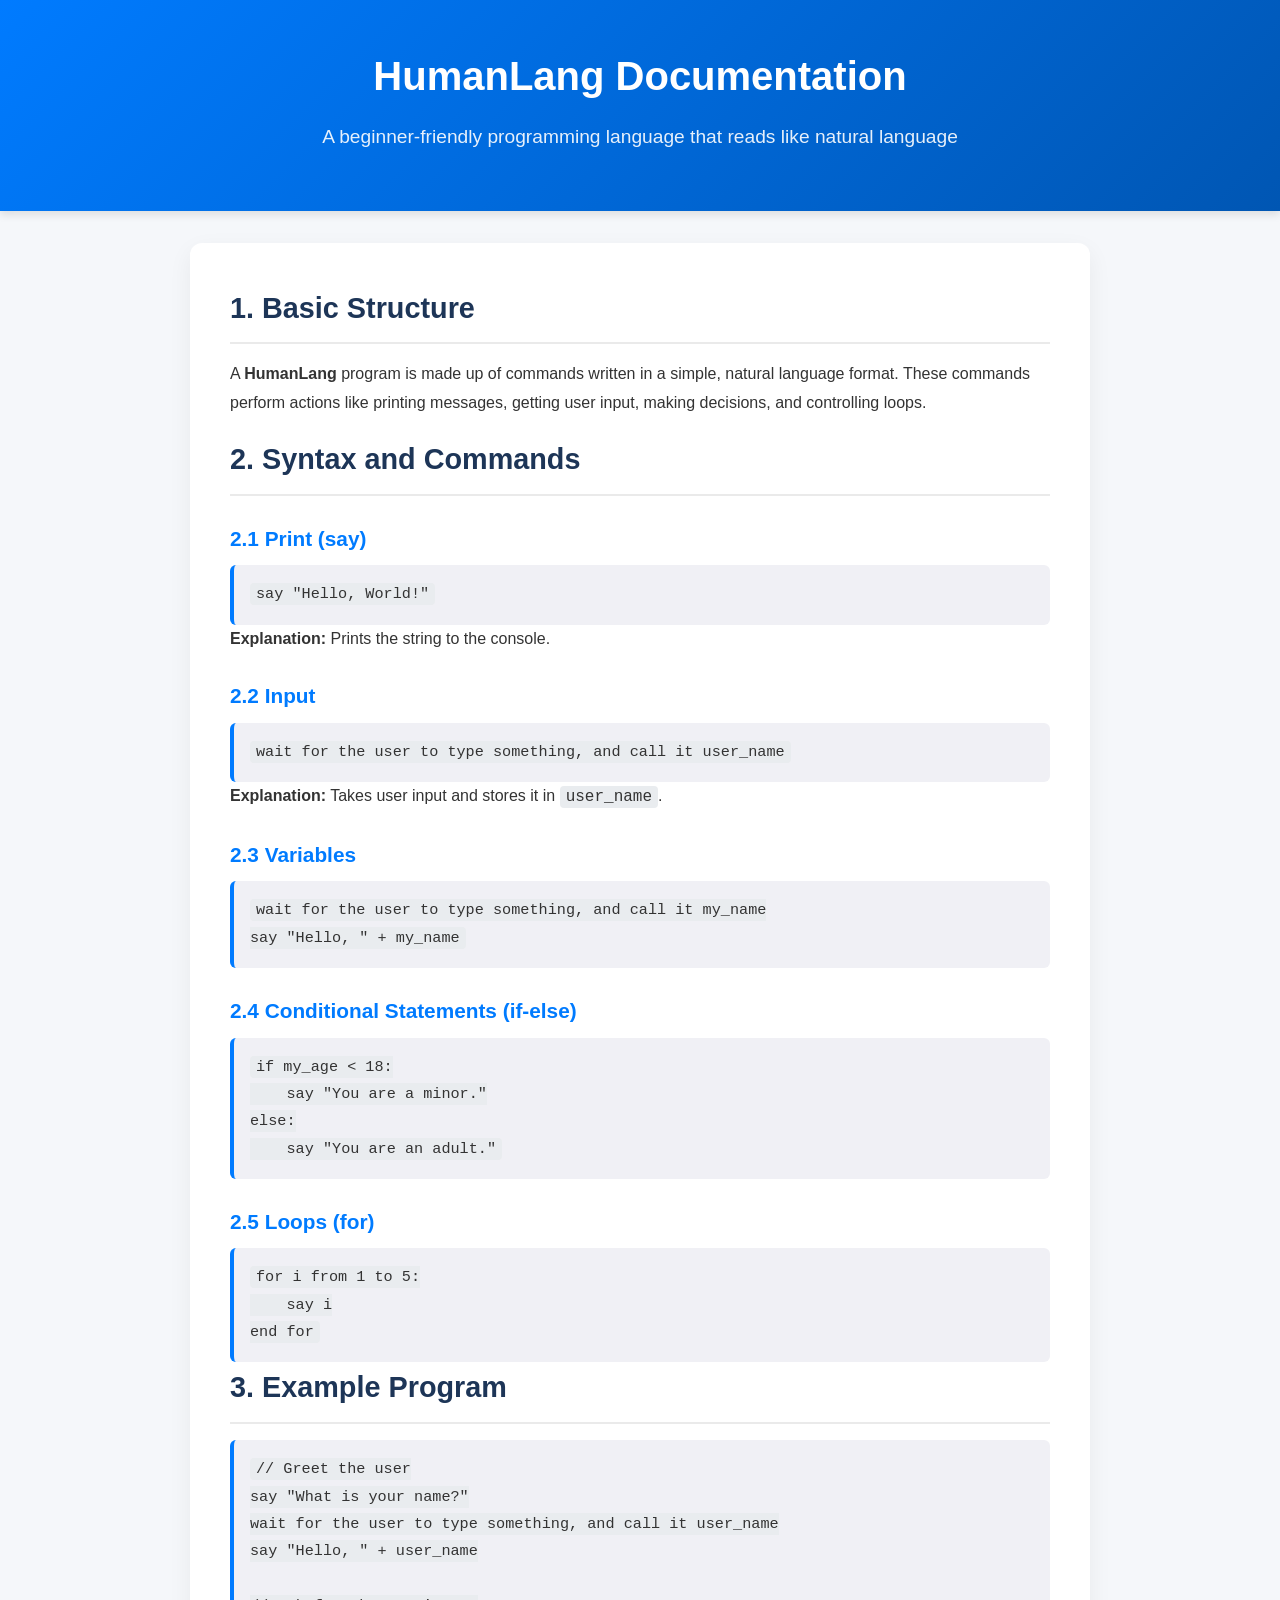
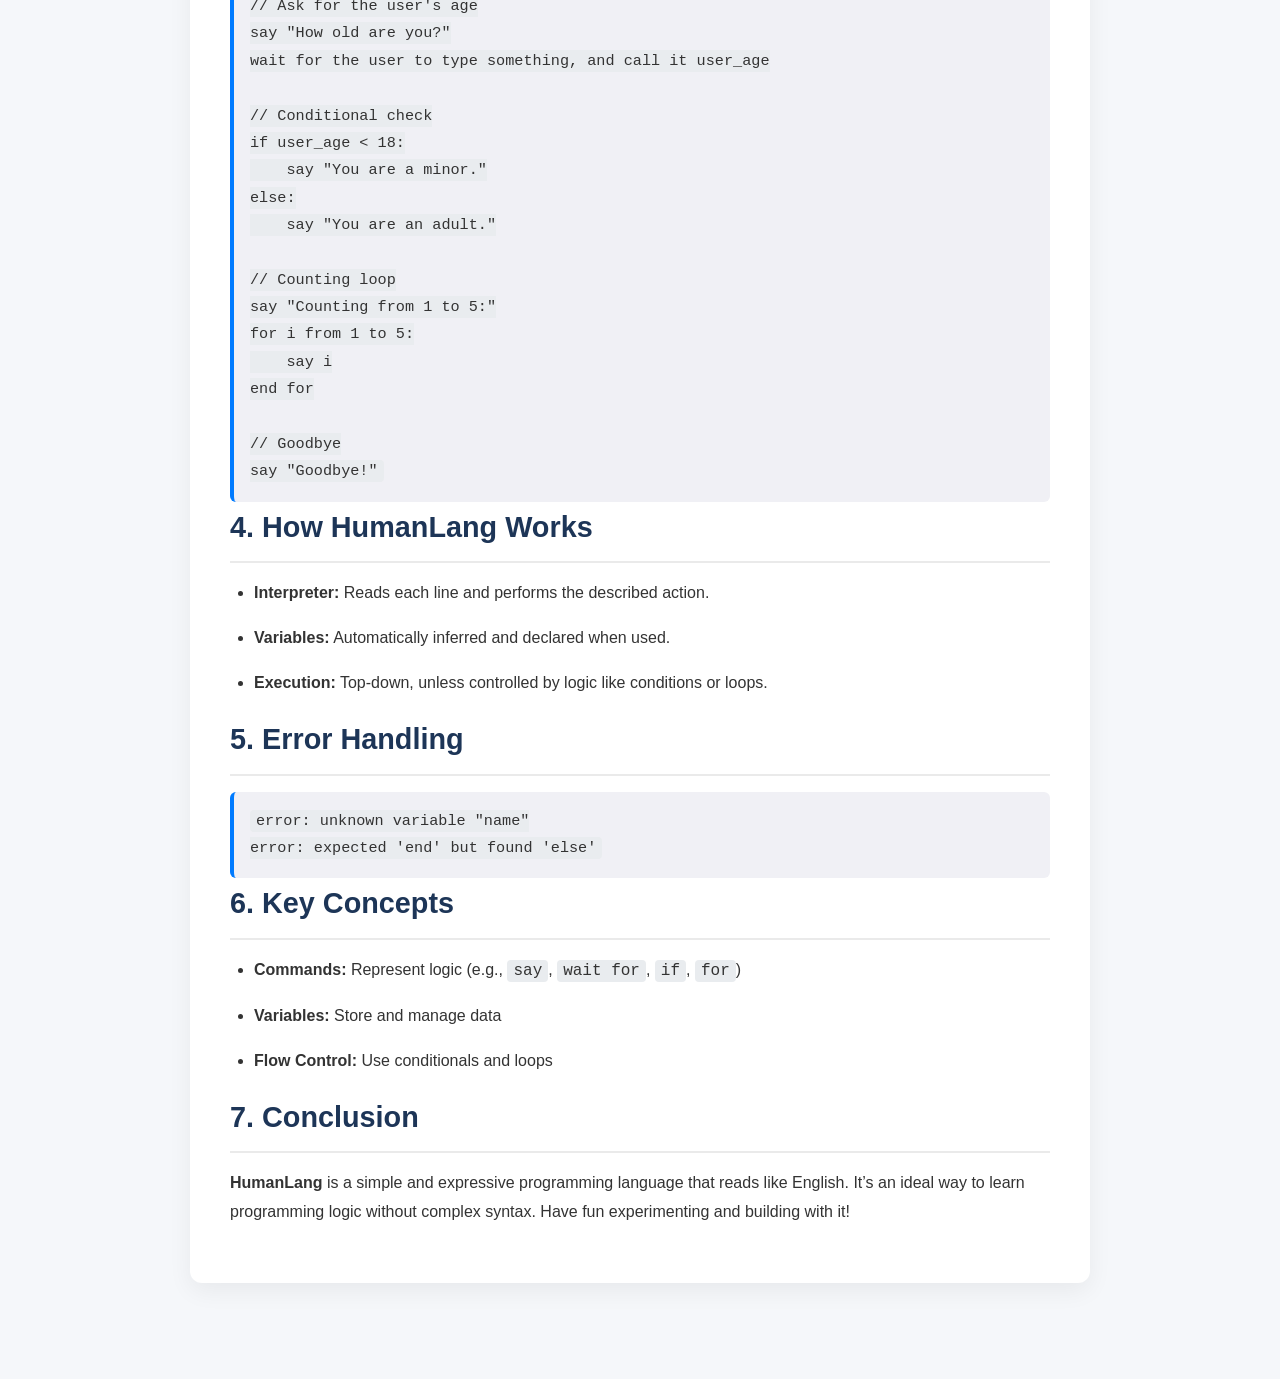
==== documentation.html @ bac2ef8f "documentation" ====
<!DOCTYPE html>
<html lang="en">
<head>
  <meta charset="UTF-8" />
  <meta name="viewport" content="width=device-width, initial-scale=1.0"/>
  <title>HumanLang Documentation</title>
  <style>
    * {
      margin: 0;
      padding: 0;
      box-sizing: border-box;
    }

    body {
      font-family: 'Segoe UI', Tahoma, Geneva, Verdana, sans-serif;
      background: #f5f7fa;
      color: #333;
      line-height: 1.8;
      padding-bottom: 4rem;
    }

    header {
      background: linear-gradient(135deg, #007BFF, #0056b3);
      color: white;
      padding: 2.5rem 1rem;
      text-align: center;
      box-shadow: 0 4px 8px rgba(0,0,0,0.1);
    }

    header h1 {
      font-size: 2.5rem;
      margin-bottom: 0.5rem;
    }

    header p {
      font-size: 1.2rem;
      opacity: 0.9;
    }

    main {
      max-width: 900px;
      background: white;
      margin: 2rem auto;
      padding: 2.5rem;
      border-radius: 12px;
      box-shadow: 0 8px 24px rgba(0, 0, 0, 0.06);
      animation: fadeIn 0.8s ease-out;
    }

    h2 {
      color: #1d3557;
      margin-bottom: 1rem;
      font-size: 1.8rem;
      border-bottom: 2px solid #eaeaea;
      padding-bottom: 0.5rem;
    }

    h3 {
      color: #007BFF;
      margin-top: 1.5rem;
      margin-bottom: 0.5rem;
      font-size: 1.3rem;
    }

    p, li {
      margin-bottom: 1rem;
      font-size: 1rem;
    }

    ul {
      padding-left: 1.5rem;
    }

    pre {
      background-color: #f0f0f5;
      padding: 1rem;
      border-left: 4px solid #007BFF;
      overflow-x: auto;
      border-radius: 6px;
      font-family: 'Courier New', Courier, monospace;
      font-size: 0.95rem;
    }

    code {
      font-family: 'Courier New', Courier, monospace;
      background: #e9ecef;
      padding: 2px 6px;
      border-radius: 4px;
    }

    blockquote {
      margin: 1rem 0;
      padding: 1rem;
      background: #e7f1ff;
      border-left: 4px solid #0056b3;
      border-radius: 6px;
      color: #333;
      font-style: italic;
    }

    hr {
      border: none;
      height: 1px;
      background: #ddd;
      margin: 3rem 0;
    }

    a {
      color: #007BFF;
      text-decoration: none;
    }

    a:hover {
      text-decoration: underline;
    }

    @keyframes fadeIn {
      from { opacity: 0; transform: translateY(10px); }
      to { opacity: 1; transform: translateY(0); }
    }

    @media screen and (max-width: 768px) {
      main {
        padding: 1.5rem;
      }

      header h1 {
        font-size: 2rem;
      }

      h2 {
        font-size: 1.5rem;
      }
    }
  </style>
</head>
<body>
  <header>
    <h1>HumanLang Documentation</h1>
    <p>A beginner-friendly programming language that reads like natural language</p>
  </header>
  <main>
    <h2>1. Basic Structure</h2>
    <p>A <strong>HumanLang</strong> program is made up of commands written in a simple, natural language format. These commands perform actions like printing messages, getting user input, making decisions, and controlling loops.</p>

    <h2>2. Syntax and Commands</h2>
    <h3>2.1 Print (say)</h3>
    <pre><code>say "Hello, World!"</code></pre>
    <p><strong>Explanation:</strong> Prints the string to the console.</p>

    <h3>2.2 Input</h3>
    <pre><code>wait for the user to type something, and call it user_name</code></pre>
    <p><strong>Explanation:</strong> Takes user input and stores it in <code>user_name</code>.</p>

    <h3>2.3 Variables</h3>
    <pre><code>wait for the user to type something, and call it my_name
say "Hello, " + my_name</code></pre>

    <h3>2.4 Conditional Statements (if-else)</h3>
    <pre><code>if my_age &lt; 18:
    say "You are a minor."
else:
    say "You are an adult."</code></pre>

    <h3>2.5 Loops (for)</h3>
    <pre><code>for i from 1 to 5:
    say i
end for</code></pre>

    <h2>3. Example Program</h2>
    <pre><code>// Greet the user
say "What is your name?"
wait for the user to type something, and call it user_name
say "Hello, " + user_name

// Ask for the user's age
say "How old are you?"
wait for the user to type something, and call it user_age

// Conditional check
if user_age &lt; 18:
    say "You are a minor."
else:
    say "You are an adult."

// Counting loop
say "Counting from 1 to 5:"
for i from 1 to 5:
    say i
end for

// Goodbye
say "Goodbye!"</code></pre>

    <h2>4. How HumanLang Works</h2>
    <ul>
      <li><strong>Interpreter:</strong> Reads each line and performs the described action.</li>
      <li><strong>Variables:</strong> Automatically inferred and declared when used.</li>
      <li><strong>Execution:</strong> Top-down, unless controlled by logic like conditions or loops.</li>
    </ul>

    <h2>5. Error Handling</h2>
    <pre><code>error: unknown variable "name"
error: expected 'end' but found 'else'</code></pre>

    <h2>6. Key Concepts</h2>
    <ul>
      <li><strong>Commands:</strong> Represent logic (e.g., <code>say</code>, <code>wait for</code>, <code>if</code>, <code>for</code>)</li>
      <li><strong>Variables:</strong> Store and manage data</li>
      <li><strong>Flow Control:</strong> Use conditionals and loops</li>
    </ul>

    <h2>7. Conclusion</h2>
    <p><strong>HumanLang</strong> is a simple and expressive programming language that reads like English. It’s an ideal way to learn programming logic without complex syntax. Have fun experimenting and building with it!</p>
  </main>
</body>
</html>
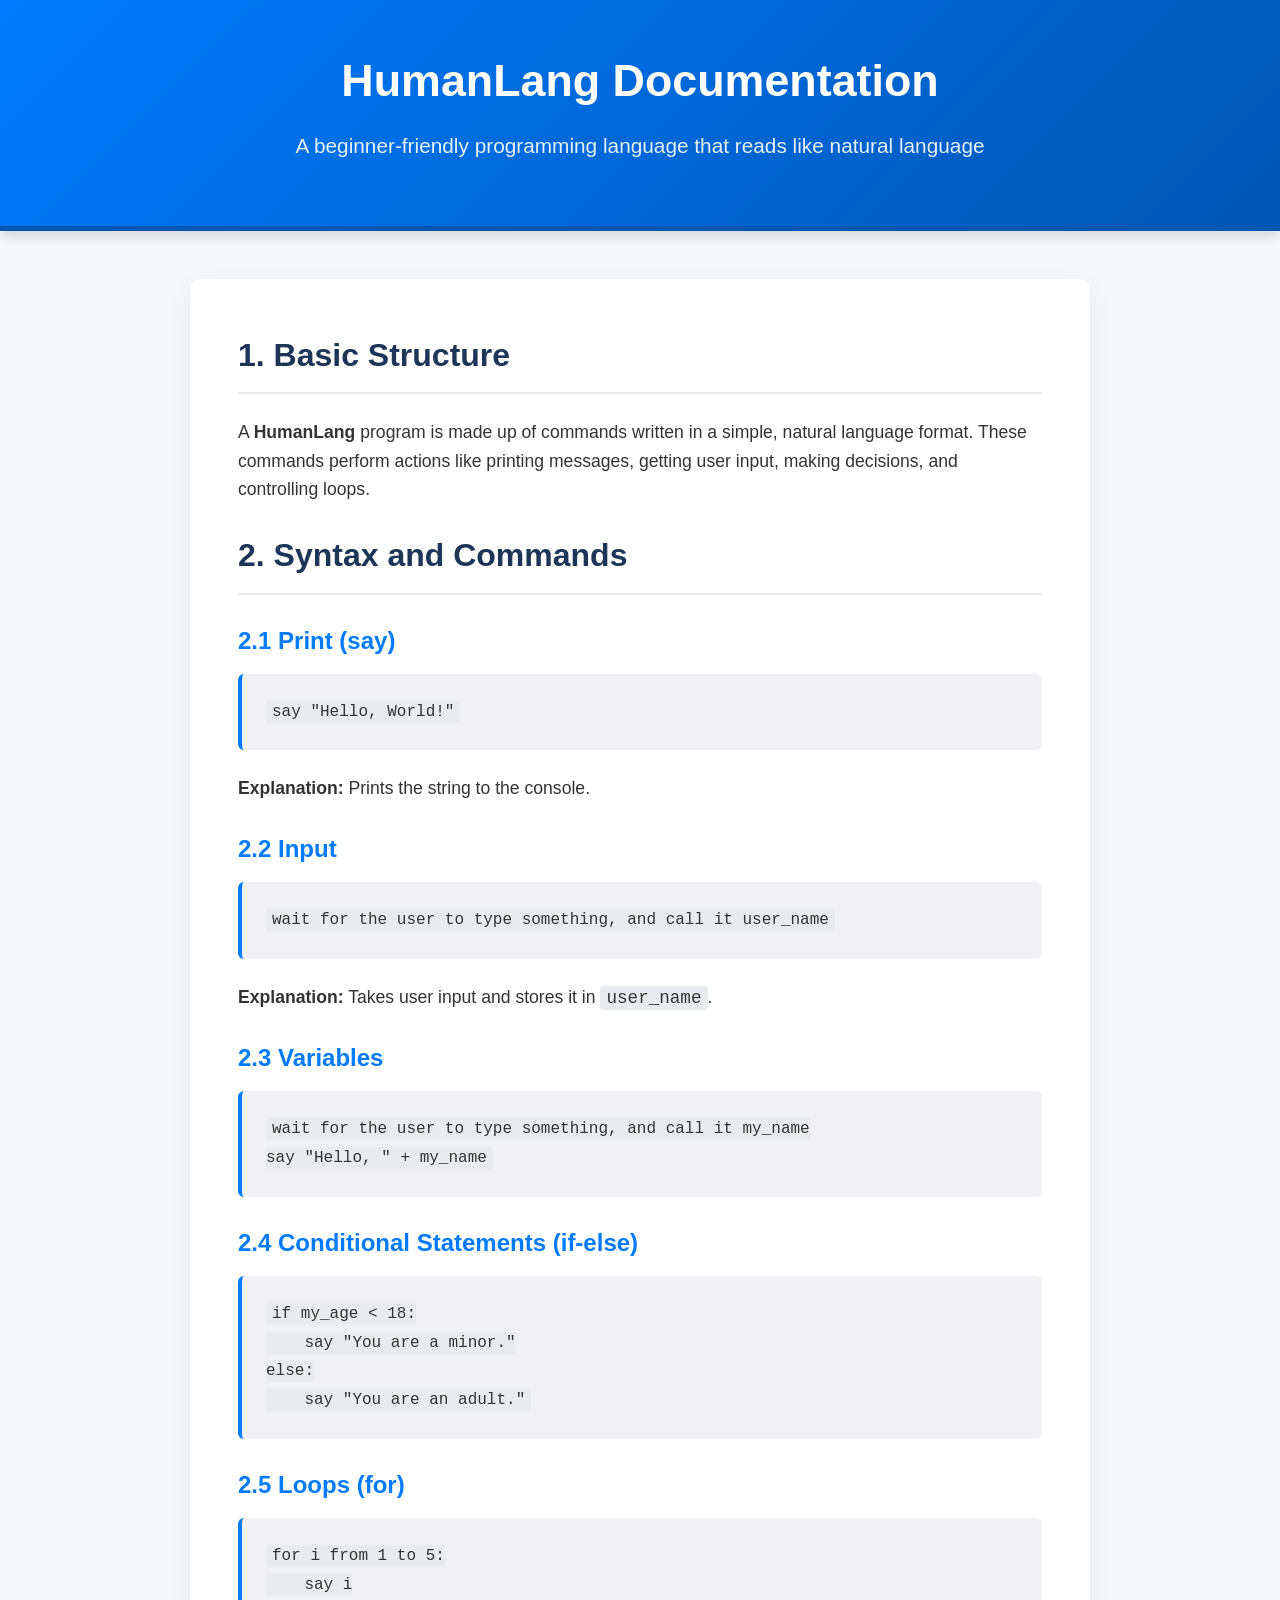
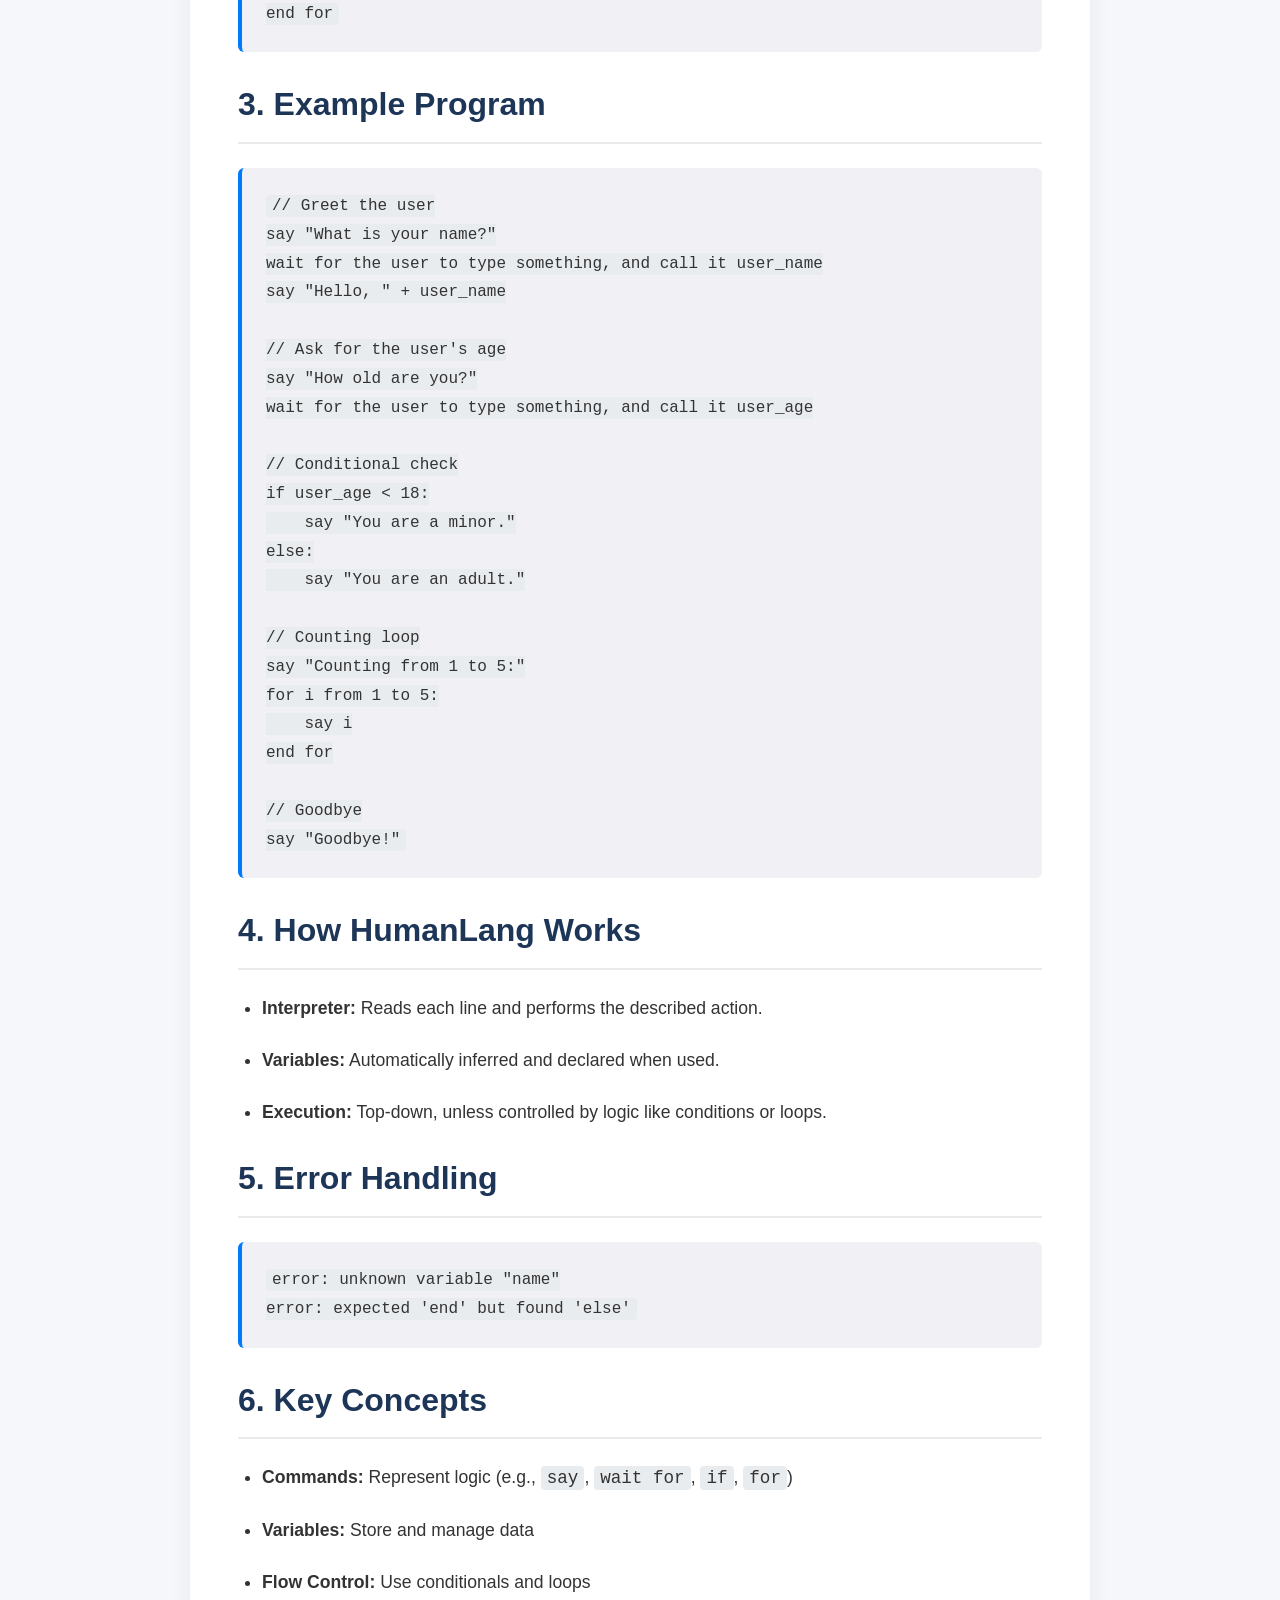
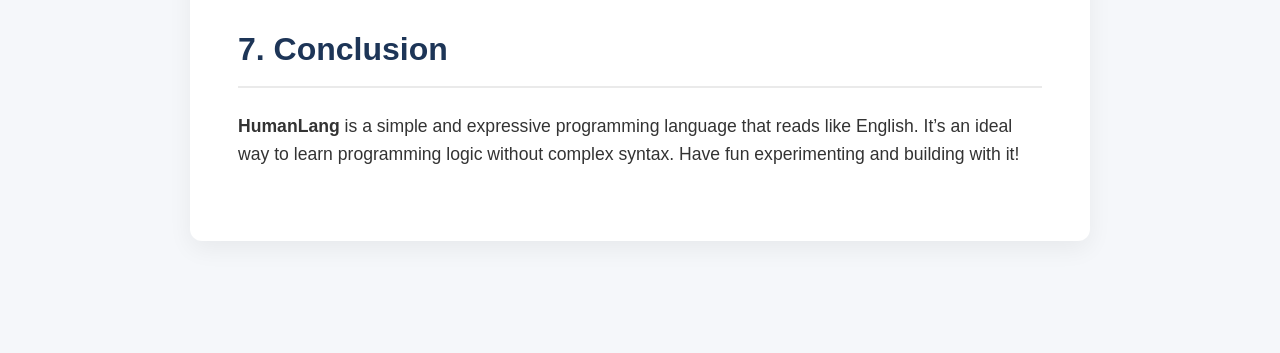
==== commit 1aea1f9a: "documentation" ====
--- a/documentation.html
+++ b/documentation.html
@@ -24,24 +24,26 @@
       color: white;
       padding: 2.5rem 1rem;
       text-align: center;
-      box-shadow: 0 4px 8px rgba(0,0,0,0.1);
+      box-shadow: 0 4px 12px rgba(0,0,0,0.15);
+      border-bottom: 5px solid #0056b3;
     }
 
     header h1 {
-      font-size: 2.5rem;
+      font-size: 2.8rem;
       margin-bottom: 0.5rem;
     }
 
     header p {
-      font-size: 1.2rem;
+      font-size: 1.3rem;
       opacity: 0.9;
+      margin-top: 0.3rem;
     }
 
     main {
       max-width: 900px;
       background: white;
-      margin: 2rem auto;
-      padding: 2.5rem;
+      margin: 3rem auto;
+      padding: 3rem;
       border-radius: 12px;
       box-shadow: 0 8px 24px rgba(0, 0, 0, 0.06);
       animation: fadeIn 0.8s ease-out;
@@ -49,22 +51,24 @@
 
     h2 {
       color: #1d3557;
-      margin-bottom: 1rem;
-      font-size: 1.8rem;
+      margin-bottom: 1.5rem;
+      font-size: 2rem;
       border-bottom: 2px solid #eaeaea;
       padding-bottom: 0.5rem;
+      font-weight: bold;
     }
 
     h3 {
       color: #007BFF;
       margin-top: 1.5rem;
-      margin-bottom: 0.5rem;
-      font-size: 1.3rem;
+      margin-bottom: 0.75rem;
+      font-size: 1.5rem;
     }
 
     p, li {
-      margin-bottom: 1rem;
-      font-size: 1rem;
+      margin-bottom: 1.5rem;
+      font-size: 1.1rem;
+      line-height: 1.6;
     }
 
     ul {
@@ -73,12 +77,13 @@
 
     pre {
       background-color: #f0f0f5;
-      padding: 1rem;
+      padding: 1.5rem;
       border-left: 4px solid #007BFF;
       overflow-x: auto;
       border-radius: 6px;
       font-family: 'Courier New', Courier, monospace;
-      font-size: 0.95rem;
+      font-size: 1rem;
+      margin-bottom: 1.5rem;
     }
 
     code {
@@ -89,13 +94,15 @@
     }
 
     blockquote {
-      margin: 1rem 0;
-      padding: 1rem;
+      margin: 1.5rem 0;
+      padding: 1.5rem;
       background: #e7f1ff;
       border-left: 4px solid #0056b3;
       border-radius: 6px;
       color: #333;
       font-style: italic;
+      font-size: 1.1rem;
+      line-height: 1.7;
     }
 
     hr {
@@ -125,11 +132,15 @@
       }
 
       header h1 {
-        font-size: 2rem;
+        font-size: 2.2rem;
       }
 
       h2 {
-        font-size: 1.5rem;
+        font-size: 1.7rem;
+      }
+
+      h3 {
+        font-size: 1.3rem;
       }
     }
   </style>
